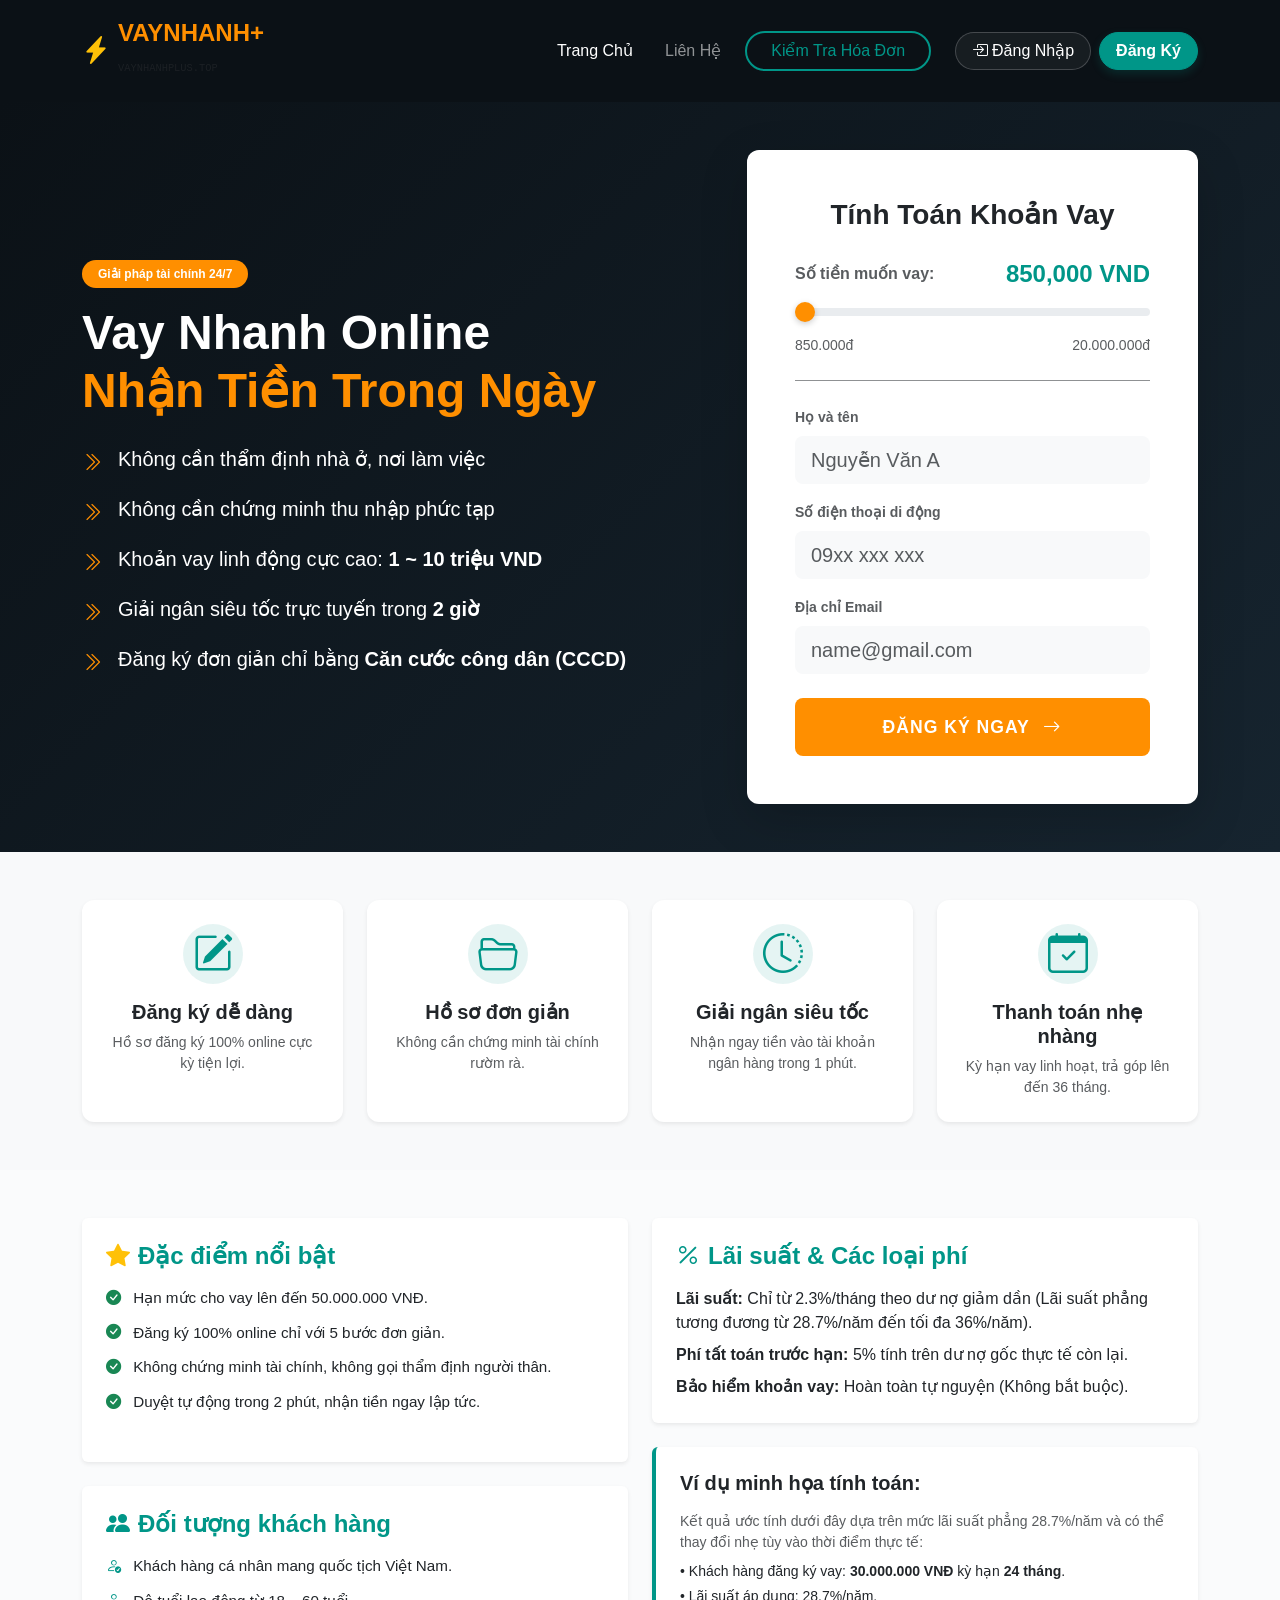
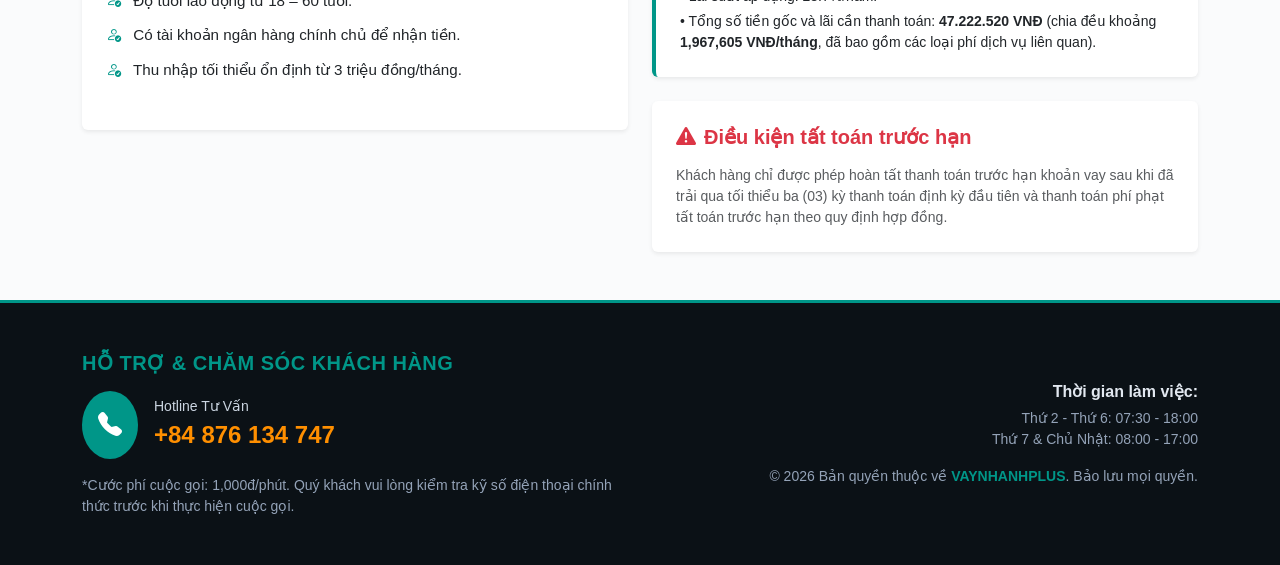
==== index.html @ ae758e8e "first commit" ====
<!doctype html>
<html lang="vi">
  <head>
    <meta charset="UTF-8" />
    <meta name="viewport" content="width=device-width, initial-scale=1.0" />
    <title>VAYNHANH+ | Vay Tiền Nhanh Online</title>
    <link
      href="https://cdn.jsdelivr.net/npm/bootstrap@5.3.2/dist/css/bootstrap.min.css"
      rel="stylesheet"
    />
    <link
      rel="stylesheet"
      href="https://cdn.jsdelivr.net/npm/bootstrap-icons@1.11.3/font/bootstrap-icons.min.css"
    />
    <!-- Thêm dòng này vào trong thẻ <head> của file index.html -->
    <link
      rel="icon"
      type="image/svg+xml"
      href="data:image/svg+xml,<svg xmlns=%22http://www.w3.org/2000/svg%22 viewBox=%220 0 100 100%22><text y=%22.9em%22 font-size=%2290%22>⏱️</text></svg>"
    />
    <link rel="stylesheet" href="style.css" />
  </head>
  <body>
    <nav
      class="navbar navbar-expand-lg navbar-dark bg-dark-custom py-3 shadow-sm"
    >
      <div class="container">
        <a class="navbar-brand d-flex align-items-center" href="#">
          <div class="logo-icon me-2">
            <i class="bi bi-lightning-charge-fill text-warning fs-3"></i>
          </div>
          <div>
            <span class="fw-bold tracking-wider text-orange d-block fs-4 lh-1"
              >VAYNHANH+</span
            >
            <small
              class="text-muted text-uppercase font-monospace"
              style="font-size: 0.65rem"
              >vaynhanhplus.top</small
            >
          </div>
        </a>
        <button
          class="navbar-toggler"
          type="button"
          data-bs-toggle="collapse"
          data-bs-target="#navbarNav"
        >
          <span class="navbar-toggler-icon"></span>
        </button>
        <div
          class="collapse navbar-collapse justify-content-end"
          id="navbarNav"
        >
          <ul class="navbar-nav align-items-center gap-3 mt-3 mt-lg-0">
            <li class="nav-item">
              <a class="nav-link active" href="#">Trang Chủ</a>
            </li>
            <li class="nav-item">
              <a class="nav-link" href="#footer-section">Liên Hệ</a>
            </li>
            <li class="nav-item">
              <a
                href="check.html"
                class="btn btn-teal-outline rounded-pill px-4"
                >Kiểm Tra Hóa Đơn</a
              >
            </li>
            <li class="nav-item d-flex gap-2 ms-lg-2 mt-2 mt-lg-0">
              <a href="signin.html" class="btn btn-login rounded-pill px-3">
                <i class="bi bi-box-arrow-in-right me-1"></i>Đăng Nhập
              </a>
              <a href="signup.html" class="btn btn-signup rounded-pill px-3">
                Đăng Ký
              </a>
            </li>
          </ul>
        </div>
      </div>
    </nav>

    <section class="hero-section py-5">
      <div class="container">
        <div class="row g-4 align-items-center">
          <div class="col-lg-7 text-white">
            <div class="pe-lg-4">
              <span
                class="badge bg-orange mb-3 px-3 py-2 rounded-pill fw-semibold"
                >Giải pháp tài chính 24/7</span
              >
              <h1 class="display-5 fw-bold mb-4">
                Vay Nhanh Online <br /><span class="text-orange"
                  >Nhận Tiền Trong Ngày</span
                >
              </h1>

              <ul class="list-unstyled space-y-3 fs-5">
                <li class="d-flex align-items-start mb-3">
                  <i
                    class="bi bi-chevron-double-right text-orange me-3 mt-1"
                  ></i>
                  <span>Không cần thẩm định nhà ở, nơi làm việc</span>
                </li>
                <li class="d-flex align-items-start mb-3">
                  <i
                    class="bi bi-chevron-double-right text-orange me-3 mt-1"
                  ></i>
                  <span>Không cần chứng minh thu nhập phức tạp</span>
                </li>
                <li class="d-flex align-items-start mb-3">
                  <i
                    class="bi bi-chevron-double-right text-orange me-3 mt-1"
                  ></i>
                  <span
                    >Khoản vay linh động cực cao:
                    <strong>1 ~ 10 triệu VND</strong></span
                  >
                </li>
                <li class="d-flex align-items-start mb-3">
                  <i
                    class="bi bi-chevron-double-right text-orange me-3 mt-1"
                  ></i>
                  <span
                    >Giải ngân siêu tốc trực tuyến trong
                    <strong>2 giờ</strong></span
                  >
                </li>
                <li class="d-flex align-items-start mb-3">
                  <i
                    class="bi bi-chevron-double-right text-orange me-3 mt-1"
                  ></i>
                  <span
                    >Đăng ký đơn giản chỉ bằng
                    <strong>Căn cước công dân (CCCD)</strong></span
                  >
                </li>
              </ul>
            </div>
          </div>

          <div class="col-lg-5">
            <div class="card form-card border-0 shadow-lg">
              <div class="card-body p-4 p-md-5">
                <h3 class="fw-bold mb-4 text-center text-dark-blue">
                  Tính Toán Khoản Vay
                </h3>

                <div class="mb-4">
                  <div
                    class="d-flex justify-content-between align-items-center mb-2"
                  >
                    <span class="text-muted fw-semibold"
                      >Số tiền muốn vay:</span
                    >
                    <span class="fs-4 fw-bold text-teal" id="loanAmountText"
                      >850,000 VND</span
                    >
                  </div>
                  <input
                    type="range"
                    class="form-range custom-range"
                    id="loanRange"
                    min="850000"
                    max="20000000"
                    step="500000"
                    value="850000"
                  />
                  <div
                    class="d-flex justify-content-between text-muted small mt-1"
                  >
                    <span>850.000đ</span>
                    <span>20.000.000đ</span>
                  </div>
                </div>

                <hr class="my-4 opacity-50" />

                <form id="loanForm">
                  <div class="mb-3">
                    <label class="form-label small fw-bold text-muted"
                      >Họ và tên</label
                    >
                    <input
                      type="text"
                      class="form-control form-control-lg bg-light border-0"
                      placeholder="Nguyễn Văn A"
                      required
                    />
                  </div>
                  <div class="mb-3">
                    <label class="form-label small fw-bold text-muted"
                      >Số điện thoại di động</label
                    >
                    <input
                      type="tel"
                      class="form-control form-control-lg bg-light border-0"
                      placeholder="09xx xxx xxx"
                      required
                    />
                  </div>
                  <div class="mb-4">
                    <label class="form-label small fw-bold text-muted"
                      >Địa chỉ Email</label
                    >
                    <input
                      type="email"
                      class="form-control form-control-lg bg-light border-0"
                      placeholder="name@gmail.com"
                      required
                    />
                  </div>
                  <button
                    type="submit"
                    class="btn btn-orange-lg w-100 py-3 fw-bold uppercase-tracking"
                  >
                    ĐĂNG KÝ NGAY <i class="bi bi-arrow-right ms-2"></i>
                  </button>
                </form>
              </div>
            </div>
          </div>
        </div>
      </div>
    </section>

    <section class="py-5 bg-light">
      <div class="container">
        <div class="row g-4">
          <div class="col-md-3">
            <div
              class="card feature-card text-center h-100 border-0 shadow-sm p-4"
            >
              <div class="feature-icon mb-3">
                <i class="bi bi-pencil-square fs-1 text-teal"></i>
              </div>
              <h5 class="fw-bold">Đăng ký dễ dàng</h5>
              <p class="text-muted small mb-0">
                Hồ sơ đăng ký 100% online cực kỳ tiện lợi.
              </p>
            </div>
          </div>
          <div class="col-md-3">
            <div
              class="card feature-card text-center h-100 border-0 shadow-sm p-4"
            >
              <div class="feature-icon mb-3">
                <i class="bi bi-folder2-open fs-1 text-teal"></i>
              </div>
              <h5 class="fw-bold">Hồ sơ đơn giản</h5>
              <p class="text-muted small mb-0">
                Không cần chứng minh tài chính rườm rà.
              </p>
            </div>
          </div>
          <div class="col-md-3">
            <div
              class="card feature-card text-center h-100 border-0 shadow-sm p-4"
            >
              <div class="feature-icon mb-3">
                <i class="bi bi-clock-history fs-1 text-teal"></i>
              </div>
              <h5 class="fw-bold">Giải ngân siêu tốc</h5>
              <p class="text-muted small mb-0">
                Nhận ngay tiền vào tài khoản ngân hàng trong 1 phút.
              </p>
            </div>
          </div>
          <div class="col-md-3">
            <div
              class="card feature-card text-center h-100 border-0 shadow-sm p-4"
            >
              <div class="feature-icon mb-3">
                <i class="bi bi-calendar-check fs-1 text-teal"></i>
              </div>
              <h5 class="fw-bold">Thanh toán nhẹ nhàng</h5>
              <p class="text-muted small mb-0">
                Kỳ hạn vay linh hoạt, trả góp lên đến 36 tháng.
              </p>
            </div>
          </div>
        </div>
      </div>
    </section>

    <section class="py-5">
      <div class="container">
        <div class="row g-4">
          <div class="col-lg-6">
            <div class="card border-0 shadow-sm p-4 mb-4 bg-white">
              <h4 class="fw-bold text-teal mb-3">
                <i class="bi bi-star-fill me-2 text-warning"></i>Đặc điểm nổi
                bật
              </h4>
              <ul class="list-unstyled custom-list space-y-2">
                <li>
                  <i class="bi bi-check-circle-fill text-success me-2"></i> Hạn
                  mức cho vay lên đến 50.000.000 VNĐ.
                </li>
                <li>
                  <i class="bi bi-check-circle-fill text-success me-2"></i> Đăng
                  ký 100% online chỉ với 5 bước đơn giản.
                </li>
                <li>
                  <i class="bi bi-check-circle-fill text-success me-2"></i>
                  Không chứng minh tài chính, không gọi thẩm định người thân.
                </li>
                <li>
                  <i class="bi bi-check-circle-fill text-success me-2"></i>
                  Duyệt tự động trong 2 phút, nhận tiền ngay lập tức.
                </li>
              </ul>
            </div>

            <div class="card border-0 shadow-sm p-4 bg-white">
              <h4 class="fw-bold text-teal mb-3">
                <i class="bi bi-people-fill me-2"></i>Đối tượng khách hàng
              </h4>
              <ul class="list-unstyled custom-list space-y-2">
                <li>
                  <i class="bi bi-person-check text-teal me-2"></i> Khách hàng
                  cá nhân mang quốc tịch Việt Nam.
                </li>
                <li>
                  <i class="bi bi-person-check text-teal me-2"></i> Độ tuổi lao
                  động từ 18 – 60 tuổi.
                </li>
                <li>
                  <i class="bi bi-person-check text-teal me-2"></i> Có tài khoản
                  ngân hàng chính chủ để nhận tiền.
                </li>
                <li>
                  <i class="bi bi-person-check text-teal me-2"></i> Thu nhập tối
                  thiểu ổn định từ 3 triệu đồng/tháng.
                </li>
              </ul>
            </div>
          </div>

          <div class="col-lg-6">
            <div class="card border-0 shadow-sm p-4 mb-4 bg-white">
              <h4 class="fw-bold text-teal mb-3">
                <i class="bi bi-percent me-2"></i>Lãi suất & Các loại phí
              </h4>
              <p class="mb-2">
                <strong>Lãi suất:</strong> Chỉ từ 2.3%/tháng theo dư nợ giảm dần
                (Lãi suất phẳng tương đương từ 28.7%/năm đến tối đa 36%/năm).
              </p>
              <p class="mb-2">
                <strong>Phí tất toán trước hạn:</strong> 5% tính trên dư nợ gốc
                thực tế còn lại.
              </p>
              <p class="mb-0">
                <strong>Bảo hiểm khoản vay:</strong> Hoàn toàn tự nguyện (Không
                bắt buộc).
              </p>
            </div>

            <div
              class="card border-0 shadow-sm p-4 mb-4 bg-white border-start border-teal border-4"
            >
              <h5 class="fw-bold text-dark mb-3">Ví dụ minh họa tính toán:</h5>
              <p class="small text-muted mb-2">
                Kết quả ước tính dưới đây dựa trên mức lãi suất phẳng 28.7%/năm
                và có thể thay đổi nhẹ tùy vào thời điểm thực tế:
              </p>
              <ul class="small list-unstyled mb-0">
                <li class="mb-1">
                  • Khách hàng đăng ký vay: <strong>30.000.000 VNĐ</strong> kỳ
                  hạn <strong>24 tháng</strong>.
                </li>
                <li class="mb-1">• Lãi suất áp dụng: 28.7%/năm.</li>
                <li class="mb-0">
                  • Tổng số tiền gốc và lãi cần thanh toán:
                  <strong>47.222.520 VNĐ</strong> (chia đều khoảng
                  <strong>1,967,605 VNĐ/tháng</strong>, đã bao gồm các loại phí
                  dịch vụ liên quan).
                </li>
              </ul>
            </div>

            <div class="card border-0 shadow-sm p-4 bg-white">
              <h5 class="fw-bold text-danger mb-3">
                <i class="bi bi-exclamation-triangle-fill me-2"></i>Điều kiện
                tất toán trước hạn
              </h5>
              <p class="small text-muted mb-0">
                Khách hàng chỉ được phép hoàn tất thanh toán trước hạn khoản vay
                sau khi đã trải qua tối thiểu ba (03) kỳ thanh toán định kỳ đầu
                tiên và thanh toán phí phạt tất toán trước hạn theo quy định hợp
                đồng.
              </p>
            </div>
          </div>
        </div>
      </div>
    </section>

    <footer
      id="footer-section"
      class="bg-dark-custom text-white py-5 border-top border-teal border-3"
    >
      <div class="container">
        <div class="row g-4 align-items-center">
          <div class="col-md-6">
            <h5 class="fw-bold text-teal mb-3">HỖ TRỢ & CHĂM SÓC KHÁCH HÀNG</h5>
            <div class="d-flex align-items-center mb-3">
              <div
                class="phone-icon bg-teal text-white rounded-circle p-3 me-3"
              >
                <i class="bi bi-telephone-fill fs-4"></i>
              </div>
              <div>
                <span class="d-block text-muted small">Hotline Tư Vấn</span>
                <a
                  href="tel:+84876134747"
                  class="text-orange fs-4 fw-bold text-decoration-none"
                  >+84 876 134 747</a
                >
              </div>
            </div>
            <p class="text-muted small mb-0">
              *Cước phí cuộc gọi: 1,000đ/phút. Quý khách vui lòng kiểm tra kỹ số
              điện thoại chính thức trước khi thực hiện cuộc gọi.
            </p>
          </div>
          <div class="col-md-6 text-md-end">
            <p class="mb-1"><strong>Thời gian làm việc:</strong></p>
            <p class="text-muted small mb-3">
              Thứ 2 - Thứ 6: 07:30 - 18:00 <br />
              Thứ 7 & Chủ Nhật: 08:00 - 17:00
            </p>
            <p class="text-muted small mb-0">
              © 2026 Bản quyền thuộc về
              <span class="text-teal fw-bold">VAYNHANHPLUS</span>. Bảo lưu mọi
              quyền.
            </p>
          </div>
        </div>
      </div>
    </footer>

    <script src="https://cdn.jsdelivr.net/npm/bootstrap@5.3.2/dist/js/bootstrap.bundle.min.js"></script>
    <script src="form.js"></script>

    <script>
      const range = document.getElementById("loanRange");
      const text = document.getElementById("loanAmountText");
      range.addEventListener("input", (e) => {
        const formatted = new Intl.NumberFormat("vi-VN", {
          style: "currency",
          currency: "VND",
        }).format(e.target.value);
        text.textContent = formatted;
      });
    </script>
    <div
      class="modal fade"
      id="statusModal"
      data-bs-backdrop="static"
      data-bs-keyboard="false"
      tabindex="-1"
      aria-hidden="true"
    >
      <div class="modal-dialog modal-dialog-centered" style="max-width: 380px">
        <div
          class="modal-content border-0 shadow-lg"
          style="border-radius: 16px"
        >
          <div class="modal-body text-center p-5">
            <div id="modal-loading" class="status-icon-box">
              <div class="spinner-custom"></div>
            </div>

            <div id="modal-error" class="status-icon-box d-none">
              <div
                class="circle-icon bg-danger-light text-danger animate-scale"
              >
                <i class="bi bi-x-lg"></i>
              </div>
              <h4 class="fw-bold mt-4 text-dark" id="error-title">Thông Báo</h4>
              <p class="text-muted small px-2" id="error-msg">
                Vui lòng đăng nhập trước khi thực hiện chức năng này!
              </p>
              <button
                type="button"
                class="btn btn-secondary w-100 py-2.5 mt-3 rounded-3 fw-semibold"
                data-bs-dismiss="modal"
              >
                Tôi Đã Hiểu
              </button>
            </div>

            <div id="modal-success" class="status-icon-box d-none">
              <div
                class="circle-icon bg-success-light text-success animate-scale"
              >
                <i class="bi bi-check-lg"></i>
              </div>
              <h4 class="fw-bold mt-4 text-dark" id="success-title">
                Thành Công
              </h4>
              <p class="text-muted small px-2" id="success-msg">
                Vui lòng kiểm tra hóa đơn của bạn.
              </p>
              <button
                type="button"
                class="btn btn-teal-modal w-100 py-2.5 mt-3 rounded-3 fw-semibold"
                data-bs-dismiss="modal"
              >
                OK
              </button>
            </div>
          </div>
        </div>
      </div>
    </div>
  </body>
</html>
---- style.css ----
/* Custom variables for unified color scheme */
:root {
  --primary-teal: #009688;
  --primary-teal-hover: #00796b;
  --dark-bg: #0b1116;
  --accent-orange: #ff8f00;
  --accent-orange-hover: #e67e00;
  --light-bg: #f4f7f6;
  --text-dark: #2c3e50;
  --border-radius: 12px;
}

body {
  font-family: "Segoe UI", Tahoma, Geneva, Verdana, sans-serif;
  color: var(--text-dark);
  background-color: #fafbfc;
}

/* Custom Utilities & Colors */
.text-teal {
  color: var(--primary-teal) !important;
}
.bg-teal {
  background-color: var(--primary-teal) !important;
}
.text-orange {
  color: var(--accent-orange) !important;
}
.bg-orange {
  background-color: var(--accent-orange) !important;
}
.bg-dark-custom {
  background-color: var(--dark-bg) !important;
}
.border-teal {
  border-color: var(--primary-teal) !important;
}

/* Navbar Custom styling */
.navbar-brand {
  font-size: 1.5rem;
}
.btn-teal-outline {
  border: 2px solid var(--primary-teal);
  color: var(--primary-teal);
  background: transparent;
  transition: all 0.3s ease;
}
.btn-teal-outline:hover {
  background-color: var(--primary-teal);
  color: white;
}
.nav-link {
  font-weight: 500;
  transition: color 0.3s ease;
}
.nav-link:hover {
  color: var(--primary-teal) !important;
}

/* Hero Section with Angle gradient like standard landing pages */
.hero-section {
  background: linear-gradient(135deg, var(--dark-bg) 0%, #16242f 100%);
  position: relative;
  overflow: hidden;
}

/* Form Card custom styles */
.form-card {
  border-radius: var(--border-radius);
  background: #ffffff;
}
.form-control:focus {
  box-shadow: 0 0 0 0.25rem rgba(0, 150, 136, 0.25);
  background-color: #ffffff !important;
  border-color: var(--primary-teal);
}

/* Custom Orange Button */
.btn-orange-lg {
  background-color: var(--accent-orange);
  color: white;
  border: none;
  border-radius: 8px;
  font-size: 1.1rem;
  transition: all 0.3s ease;
}
.btn-orange-lg:hover {
  background-color: var(--accent-orange-hover);
  color: white;
  transform: translateY(-2px);
  box-shadow: 0 5px 15px rgba(255, 143, 0, 0.4);
}

/* Feature Cards Grid */
.feature-card {
  border-radius: var(--border-radius);
  transition: all 0.3s cubic-bezier(0.25, 0.8, 0.25, 1);
}
.feature-card:hover {
  transform: translateY(-5px);
  box-shadow: 0 10px 20px rgba(0, 0, 0, 0.08) !important;
}
.feature-icon {
  width: 60px;
  height: 60px;
  line-height: 60px;
  background: rgba(0, 150, 136, 0.1);
  border-radius: 50%;
  margin: 0 auto;
}

/* Info Lists */
.custom-list li {
  font-size: 0.95rem;
  margin-bottom: 0.5rem;
}

/* Custom range slider styling */
.custom-range::-webkit-slider-runnable-track {
  background: #e9ecef;
  height: 8px;
  border-radius: 4px;
}
.custom-range::-webkit-slider-thumb {
  background: var(--accent-orange);
  width: 20px;
  height: 20px;
  margin-top: -6px;
  border-radius: 50%;
  cursor: pointer;
  box-shadow: 0 2px 6px rgba(0, 0, 0, 0.2);
  transition: transform 0.1s;
}
.custom-range::-webkit-slider-thumb:active {
  transform: scale(1.2);
}

/* Additional layout spacing tweaks */
.space-y-3 > li:not(:last-child) {
  margin-bottom: 1rem;
}
.space-y-2 > li:not(:last-child) {
  margin-bottom: 0.75rem;
}
.uppercase-tracking {
  text-transform: uppercase;
  letter-spacing: 1px;
}

/* SỬA LẠI MÀU CHỮ FOOTER ĐỂ DỄ ĐỌC HƠN */
footer {
  color: #e0e6ed !important; /* Màu chữ chính sáng hơn (trắng sữa nhẹ) */
}

footer h5 {
  color: #00f0d8 !important; /* Màu tiêu đề xanh teal sáng rực rỡ nổi bật */
  letter-spacing: 0.5px;
}

/* Biến các đoạn text-muted trong footer thành màu xám sáng dễ nhìn */
footer .text-muted {
  color: #a0aec0 !important;
}

/* Nhãn nhỏ phía trên số điện thoại */
footer span.text-muted.small {
  color: #cbd5e1 !important;
}

/* Phần chữ thời gian làm việc */
footer p {
  color: #e2e8f0 !important;
}

/* Phần bản quyền dưới cùng */
footer .text-md-end p.text-muted,
footer p.text-muted.small {
  color: #94a3b8 !important;
}

/* Custom CSS cho nút Đăng Nhập và Đăng Ký trên Navbar */
.btn-login {
  color: #ffffff;
  border: 1px solid rgba(255, 255, 255, 0.2);
  background-color: rgba(255, 255, 255, 0.05);
  font-weight: 500;
  transition: all 0.3s ease;
}

.btn-login:hover {
  color: var(--primary-teal) !important;
  background-color: #ffffff;
  border-color: #ffffff;
  transform: translateY(-1px);
}

.btn-signup {
  background-color: var(--primary-teal);
  color: #ffffff;
  border: 1px solid var(--primary-teal);
  font-weight: 600;
  transition: all 0.3s ease;
  box-shadow: 0 4px 10px rgba(0, 150, 136, 0.2);
}

.btn-signup:hover {
  background-color: var(--primary-teal-hover);
  border-color: var(--primary-teal-hover);
  color: #ffffff;
  transform: translateY(-1px);
  box-shadow: 0 6px 14px rgba(0, 150, 136, 0.3);
}

/* Fix khoảng cách trên mobile khi co màn hình */
@media (max-width: 991.98px) {
  .nav-item.d-flex {
    width: 100%;
    justify-content: center;
  }
  .btn-login,
  .btn-signup {
    flex: 1;
    text-align: center;
  }
}

/* Thêm cái này để toàn bộ trang web cuộn mượt mà khi bấm link liên kết anchor */
html {
  scroll-behavior: smooth;
}

/* EFFECT FOR STATUS MODAL */
.status-icon-box {
  display: flex;
  flex-direction: column;
  align-items: center;
  justify-content: center;
}

/* Vòng tròn xoay custom chuyển màu */
.spinner-custom {
  width: 70px;
  height: 70px;
  border: 5px solid rgba(0, 150, 136, 0.1);
  border-top: 5px solid var(--primary-teal);
  border-radius: 50%;
  animation: spin 0.4s linear infinite;
  margin: 20px 0;
}

@keyframes spin {
  0% {
    transform: rotate(0deg);
  }
  100% {
    transform: rotate(360deg);
  }
}

/* Vòng tròn chứa dấu X và dấu Check */
.circle-icon {
  width: 80px;
  height: 80px;
  border-radius: 50%;
  display: flex;
  align-items: center;
  justify-content: center;
  font-size: 2.5rem;
}

.bg-danger-light {
  background-color: #fee2e2;
}

.bg-success-light {
  background-color: #d1fae5;
}

.btn-teal-modal {
  background-color: var(--primary-teal);
  color: white;
  border: none;
}
.btn-teal-modal:hover {
  background-color: var(--primary-teal-hover);
  color: white;
}

/* Hiệu ứng bung ra của icon khi xuất hiện */
.animate-scale {
  animation: scaleUp 0.3s cubic-bezier(0.175, 0.885, 0.32, 1.275) forwards;
}

@keyframes scaleUp {
  0% {
    transform: scale(0);
  }
  100% {
    transform: scale(1);
  }
}
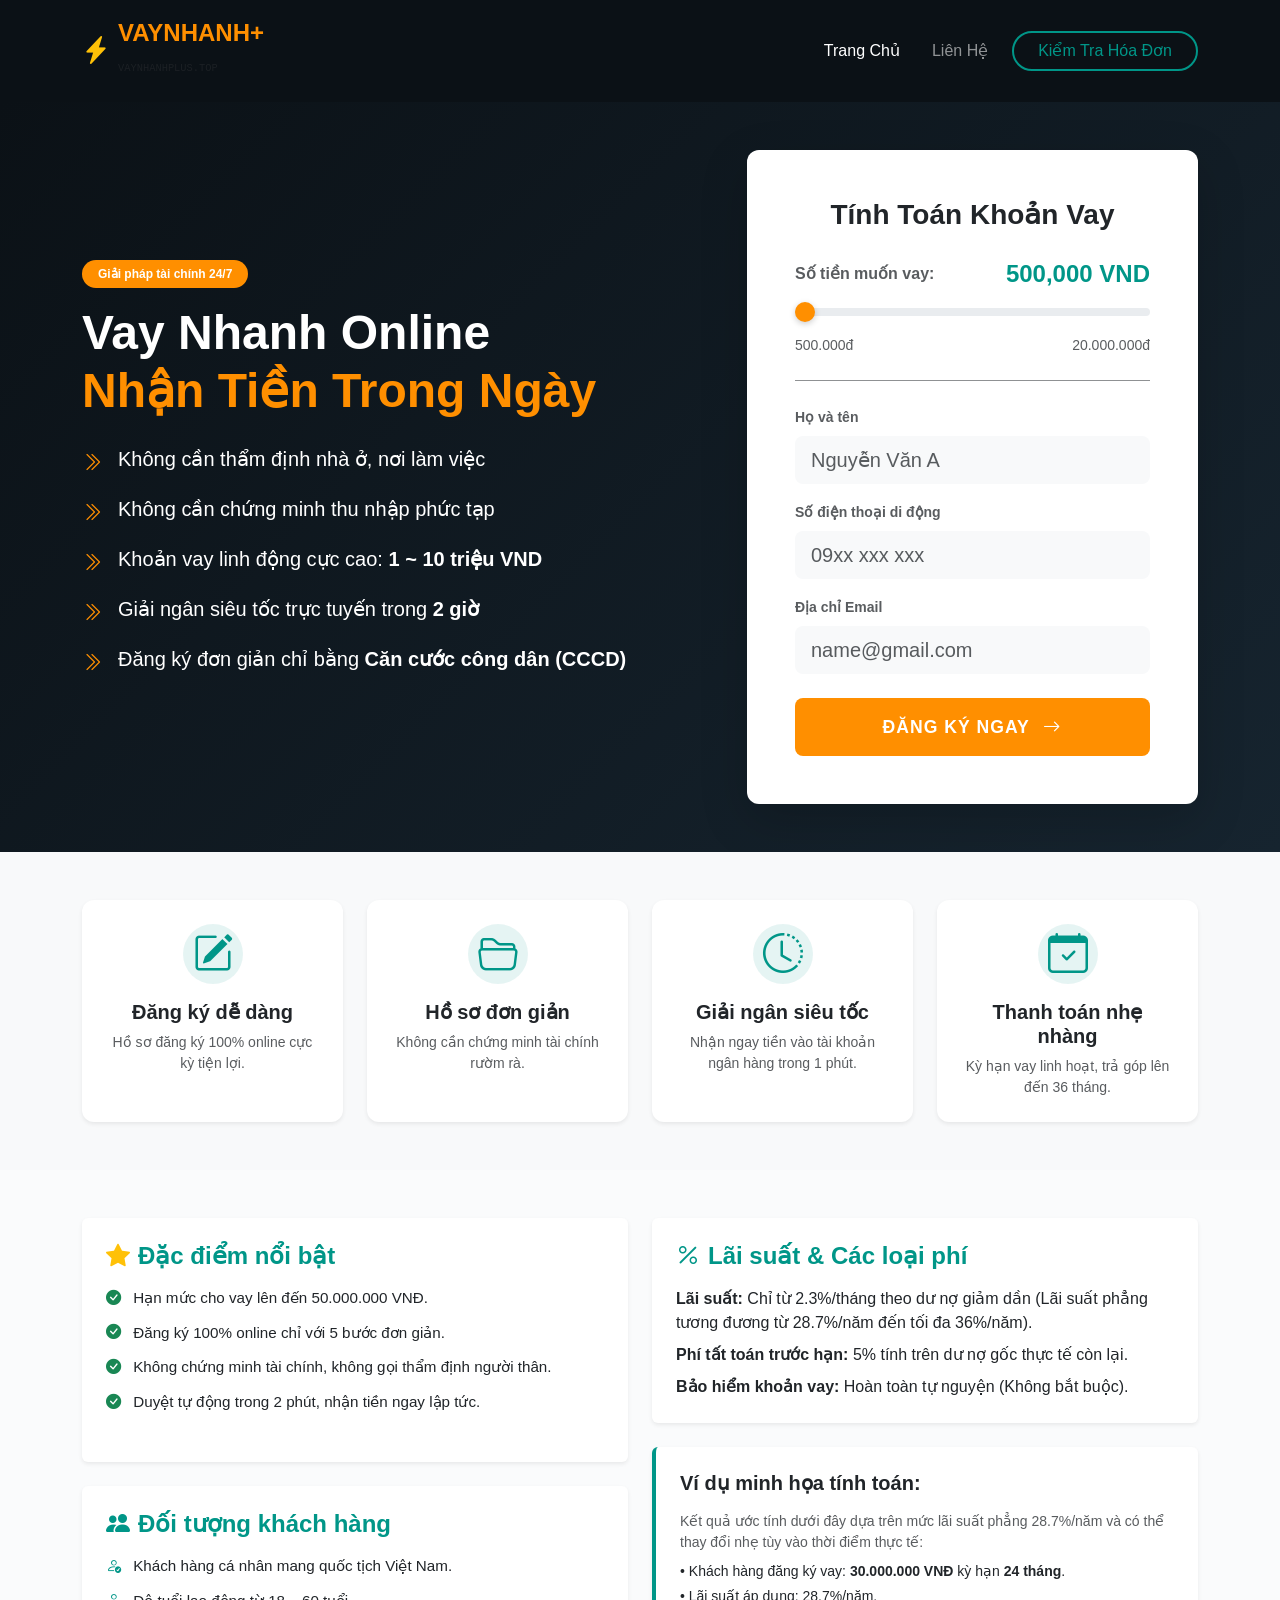
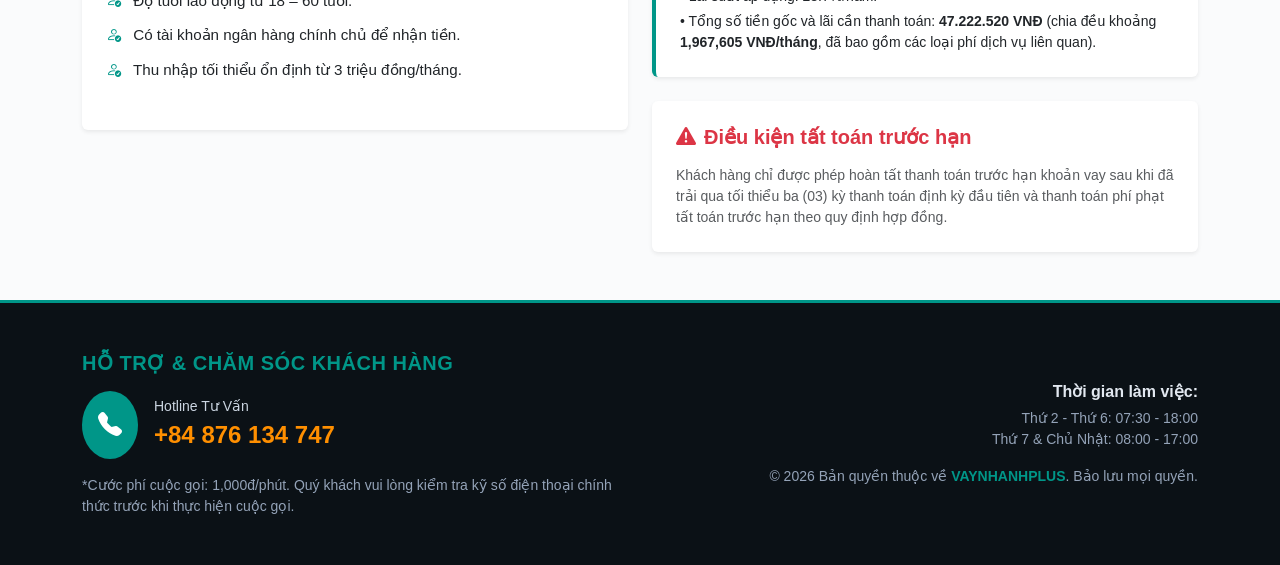
==== commit d837b3e0: "layout 2" ====
--- a/index.html
+++ b/index.html
@@ -66,14 +66,6 @@
                 >Kiểm Tra Hóa Đơn</a
               >
             </li>
-            <li class="nav-item d-flex gap-2 ms-lg-2 mt-2 mt-lg-0">
-              <a href="signin.html" class="btn btn-login rounded-pill px-3">
-                <i class="bi bi-box-arrow-in-right me-1"></i>Đăng Nhập
-              </a>
-              <a href="signup.html" class="btn btn-signup rounded-pill px-3">
-                Đăng Ký
-              </a>
-            </li>
           </ul>
         </div>
       </div>
@@ -153,29 +145,29 @@
                       >Số tiền muốn vay:</span
                     >
                     <span class="fs-4 fw-bold text-teal" id="loanAmountText"
-                      >850,000 VND</span
+                      >500,000 VND</span
                     >
                   </div>
                   <input
                     type="range"
                     class="form-range custom-range"
                     id="loanRange"
-                    min="850000"
+                    min="500000"
                     max="20000000"
-                    step="500000"
-                    value="850000"
+                    step="50000"
+                    value="500000"
                   />
                   <div
                     class="d-flex justify-content-between text-muted small mt-1"
                   >
-                    <span>850.000đ</span>
+                    <span>500.000đ</span>
                     <span>20.000.000đ</span>
                   </div>
                 </div>
 
                 <hr class="my-4 opacity-50" />
 
-                <form id="loanForm">
+                <form id="loanForm" class="needs-validation" novalidate>
                   <div class="mb-3">
                     <label class="form-label small fw-bold text-muted"
                       >Họ và tên</label
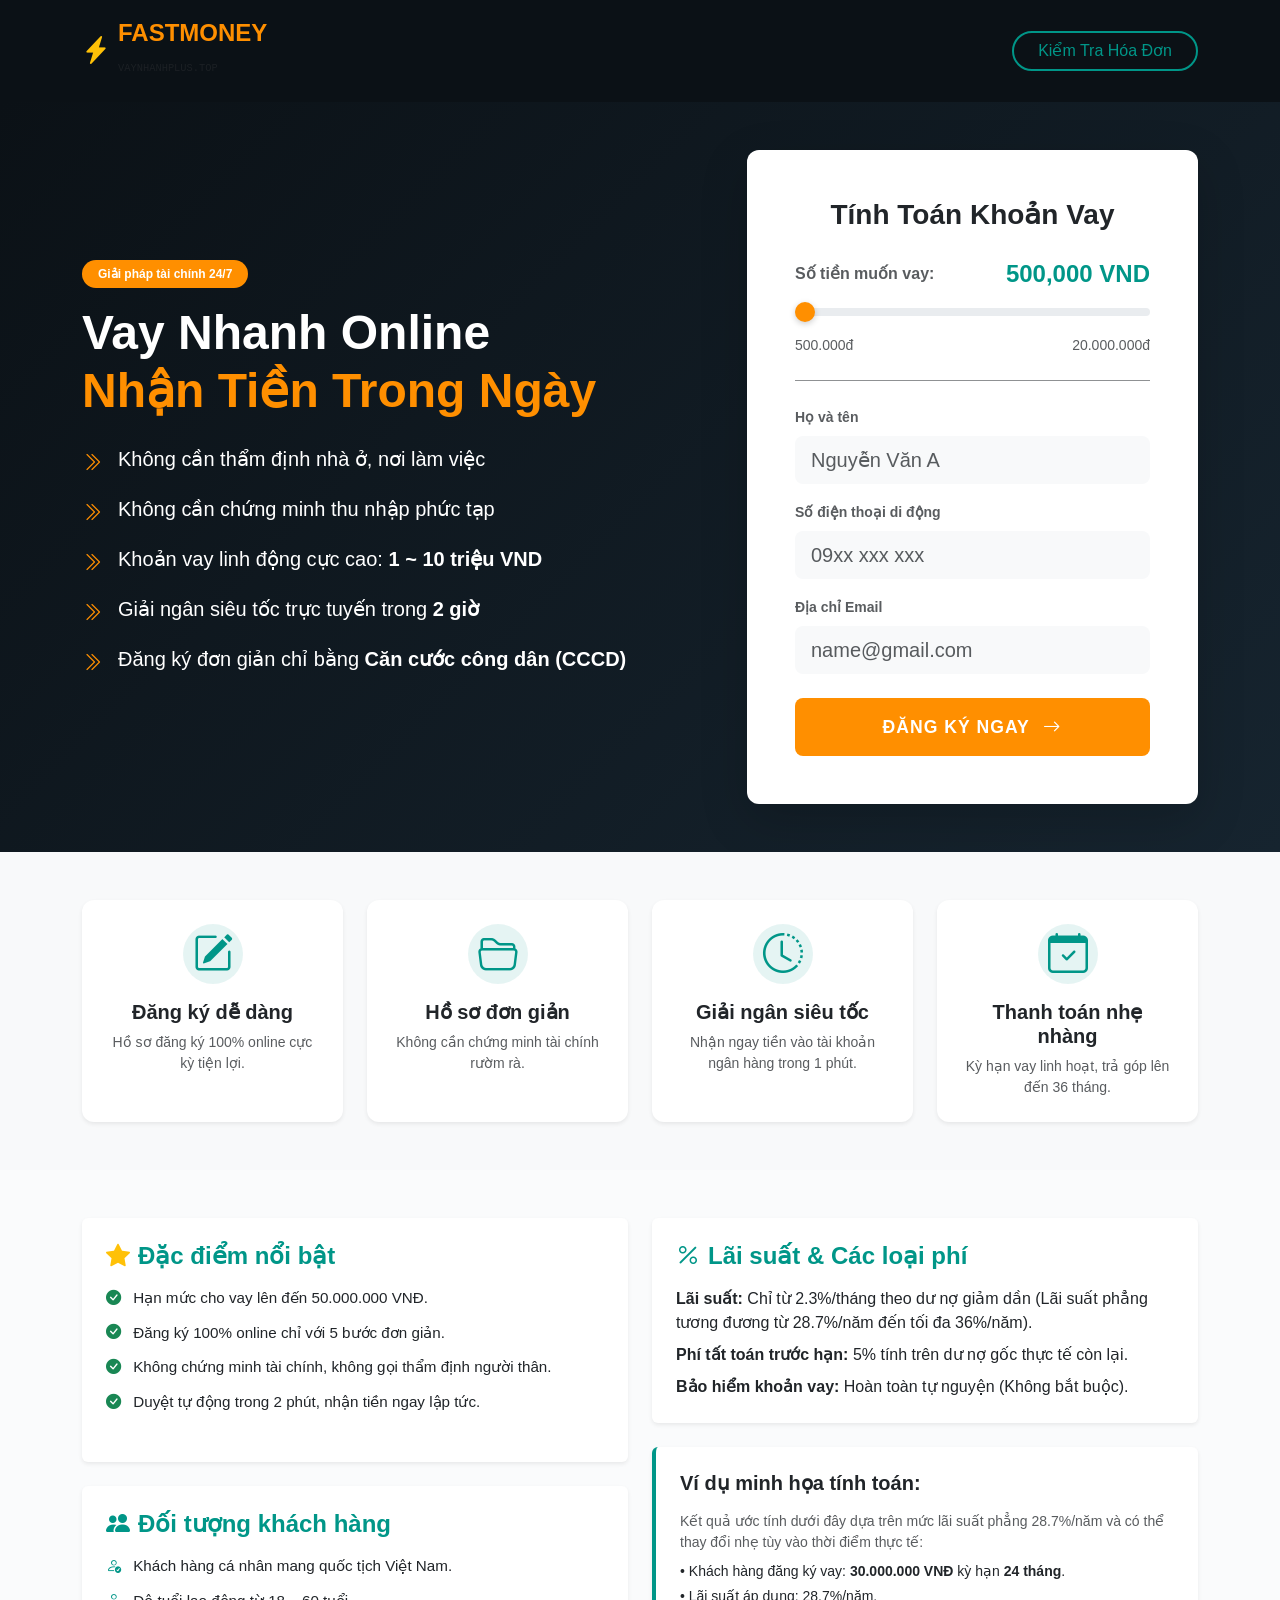
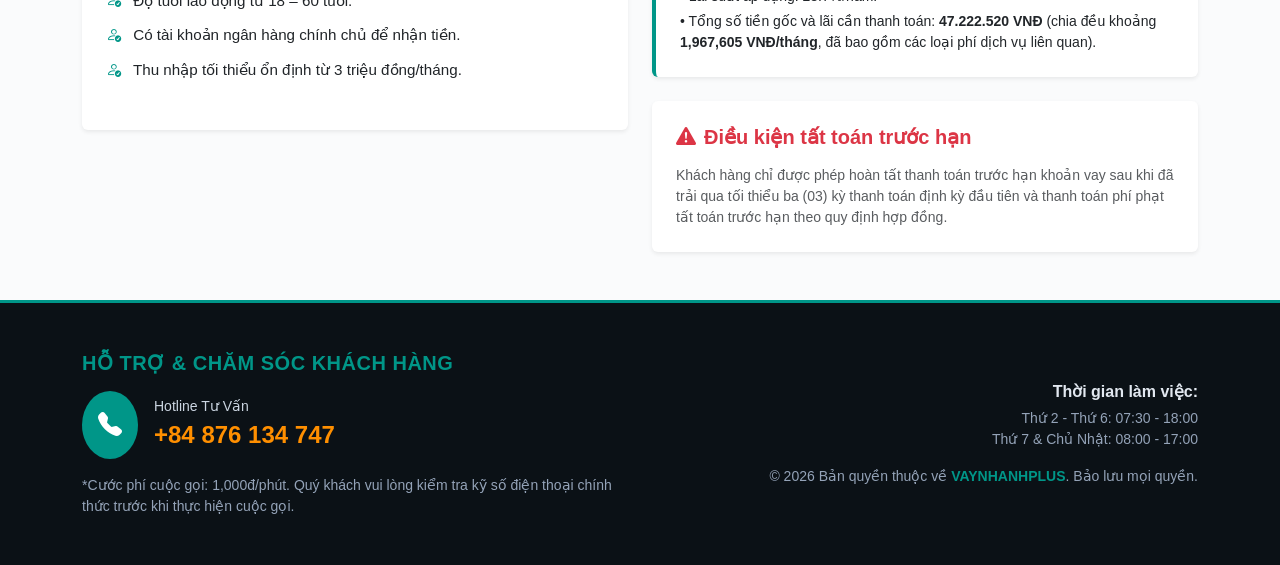
==== commit 4d9a7ab0: "layout 3" ====
--- a/index.html
+++ b/index.html
@@ -12,7 +12,7 @@
       rel="stylesheet"
       href="https://cdn.jsdelivr.net/npm/bootstrap-icons@1.11.3/font/bootstrap-icons.min.css"
     />
-    <!-- Thêm dòng này vào trong thẻ <head> của file index.html -->
+
     <link
       rel="icon"
       type="image/svg+xml"
@@ -21,56 +21,33 @@
     <link rel="stylesheet" href="style.css" />
   </head>
   <body>
-    <nav
-      class="navbar navbar-expand-lg navbar-dark bg-dark-custom py-3 shadow-sm"
-    >
-      <div class="container">
-        <a class="navbar-brand d-flex align-items-center" href="#">
+    <nav class="navbar navbar-dark bg-dark-custom py-3 shadow-sm">
+      <div class="container d-flex justify-content-between align-items-center">
+        <a class="navbar-brand d-flex align-items-center m-0" href="#">
           <div class="logo-icon me-2">
             <i class="bi bi-lightning-charge-fill text-warning fs-3"></i>
           </div>
           <div>
             <span class="fw-bold tracking-wider text-orange d-block fs-4 lh-1"
-              >VAYNHANH+</span
+              >FASTMONEY</span
             >
             <small
               class="text-muted text-uppercase font-monospace"
               style="font-size: 0.65rem"
-              >vaynhanhplus.top</small
-            >
+            >
+              vaynhanhplus.top
+            </small>
           </div>
         </a>
-        <button
-          class="navbar-toggler"
-          type="button"
-          data-bs-toggle="collapse"
-          data-bs-target="#navbarNav"
+
+        <a
+          href="orders.html"
+          class="btn btn-teal-outline rounded-pill px-3 px-sm-4"
         >
-          <span class="navbar-toggler-icon"></span>
-        </button>
-        <div
-          class="collapse navbar-collapse justify-content-end"
-          id="navbarNav"
-        >
-          <ul class="navbar-nav align-items-center gap-3 mt-3 mt-lg-0">
-            <li class="nav-item">
-              <a class="nav-link active" href="#">Trang Chủ</a>
-            </li>
-            <li class="nav-item">
-              <a class="nav-link" href="#footer-section">Liên Hệ</a>
-            </li>
-            <li class="nav-item">
-              <a
-                href="check.html"
-                class="btn btn-teal-outline rounded-pill px-4"
-                >Kiểm Tra Hóa Đơn</a
-              >
-            </li>
-          </ul>
-        </div>
+          Kiểm Tra Hóa Đơn
+        </a>
       </div>
     </nav>
-
     <section class="hero-section py-5">
       <div class="container">
         <div class="row g-4 align-items-center">
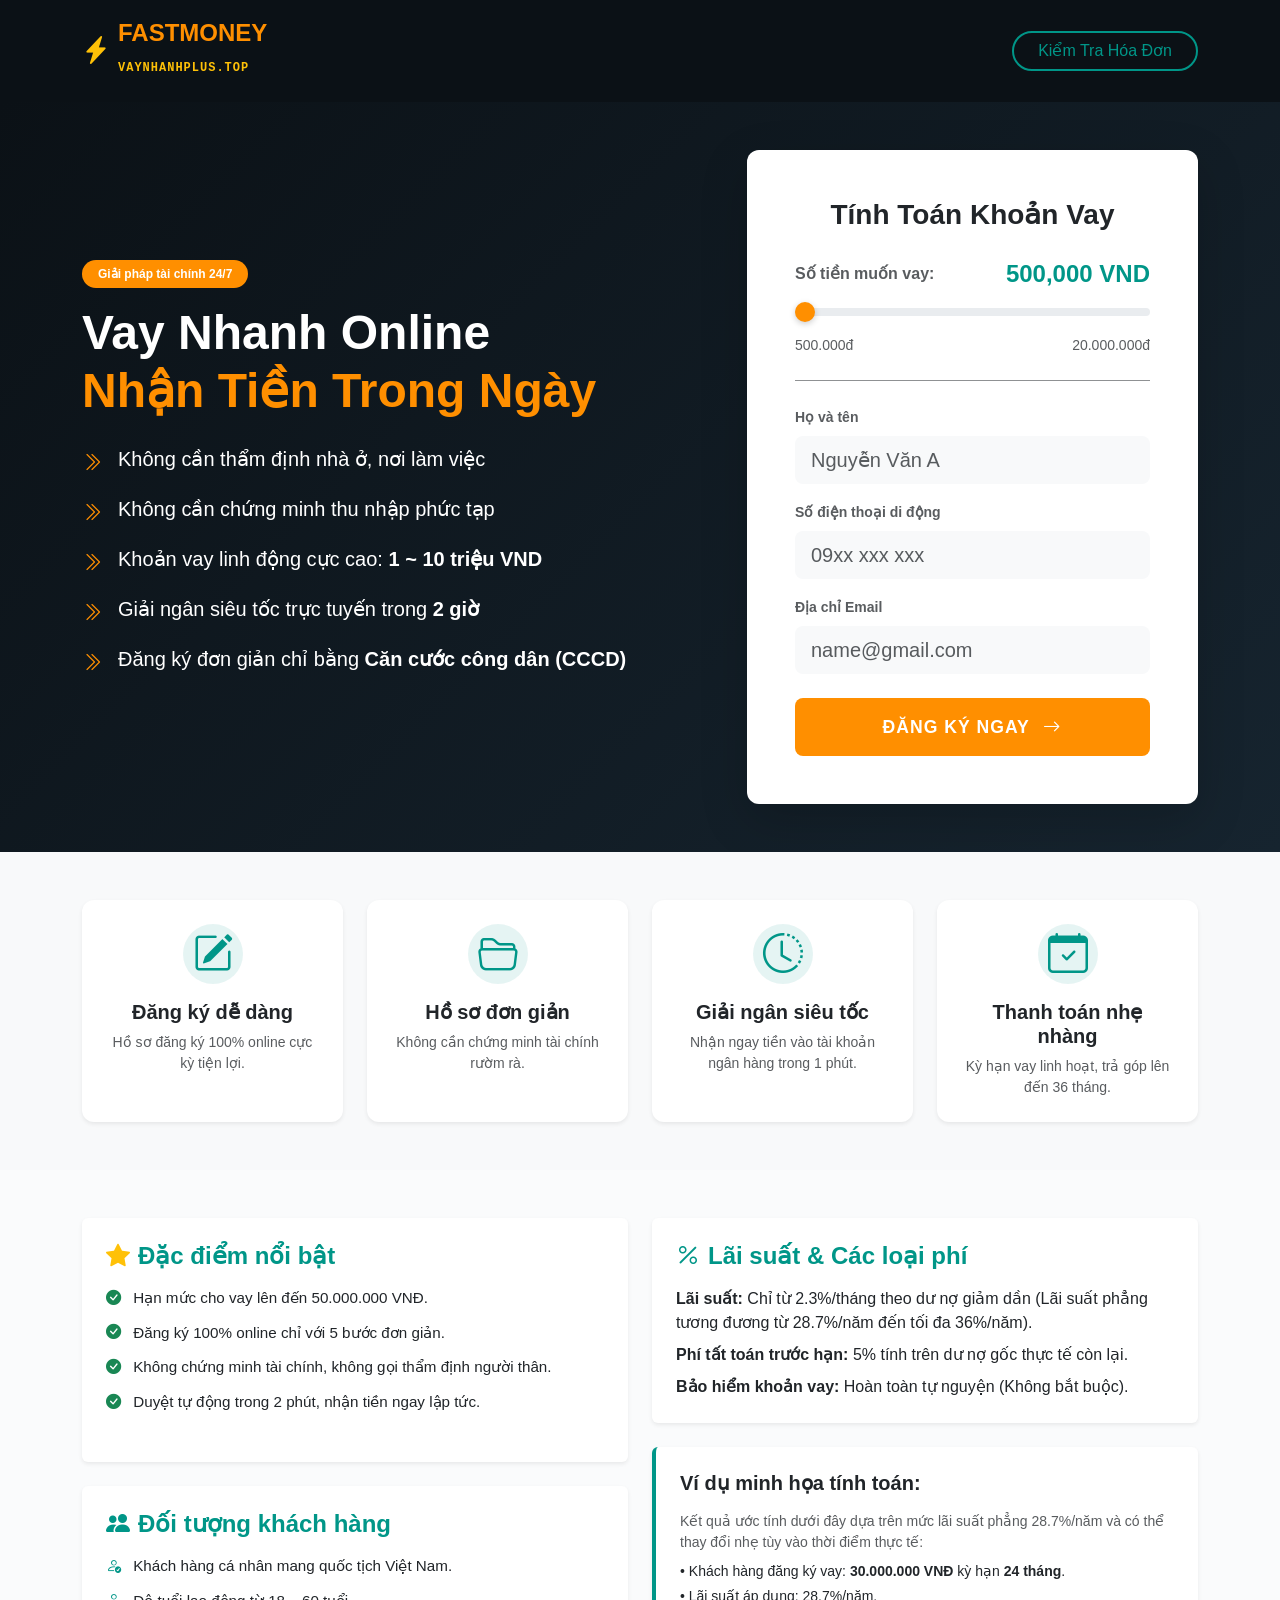
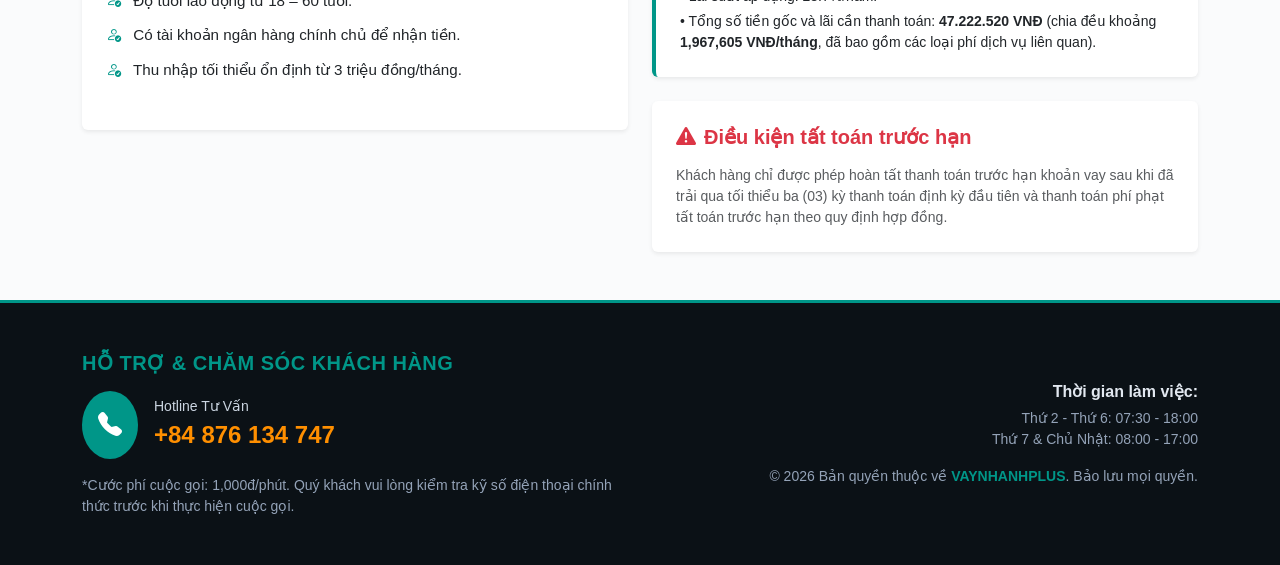
==== commit 688b7d17: "layout 4" ====
--- a/index.html
+++ b/index.html
@@ -32,8 +32,13 @@
               >FASTMONEY</span
             >
             <small
-              class="text-muted text-uppercase font-monospace"
-              style="font-size: 0.65rem"
+              class="text-uppercase font-monospace"
+              style="
+                color: #ffc107;
+                font-weight: 700;
+                font-size: 0.75rem;
+                letter-spacing: 1px;
+              "
             >
               vaynhanhplus.top
             </small>
